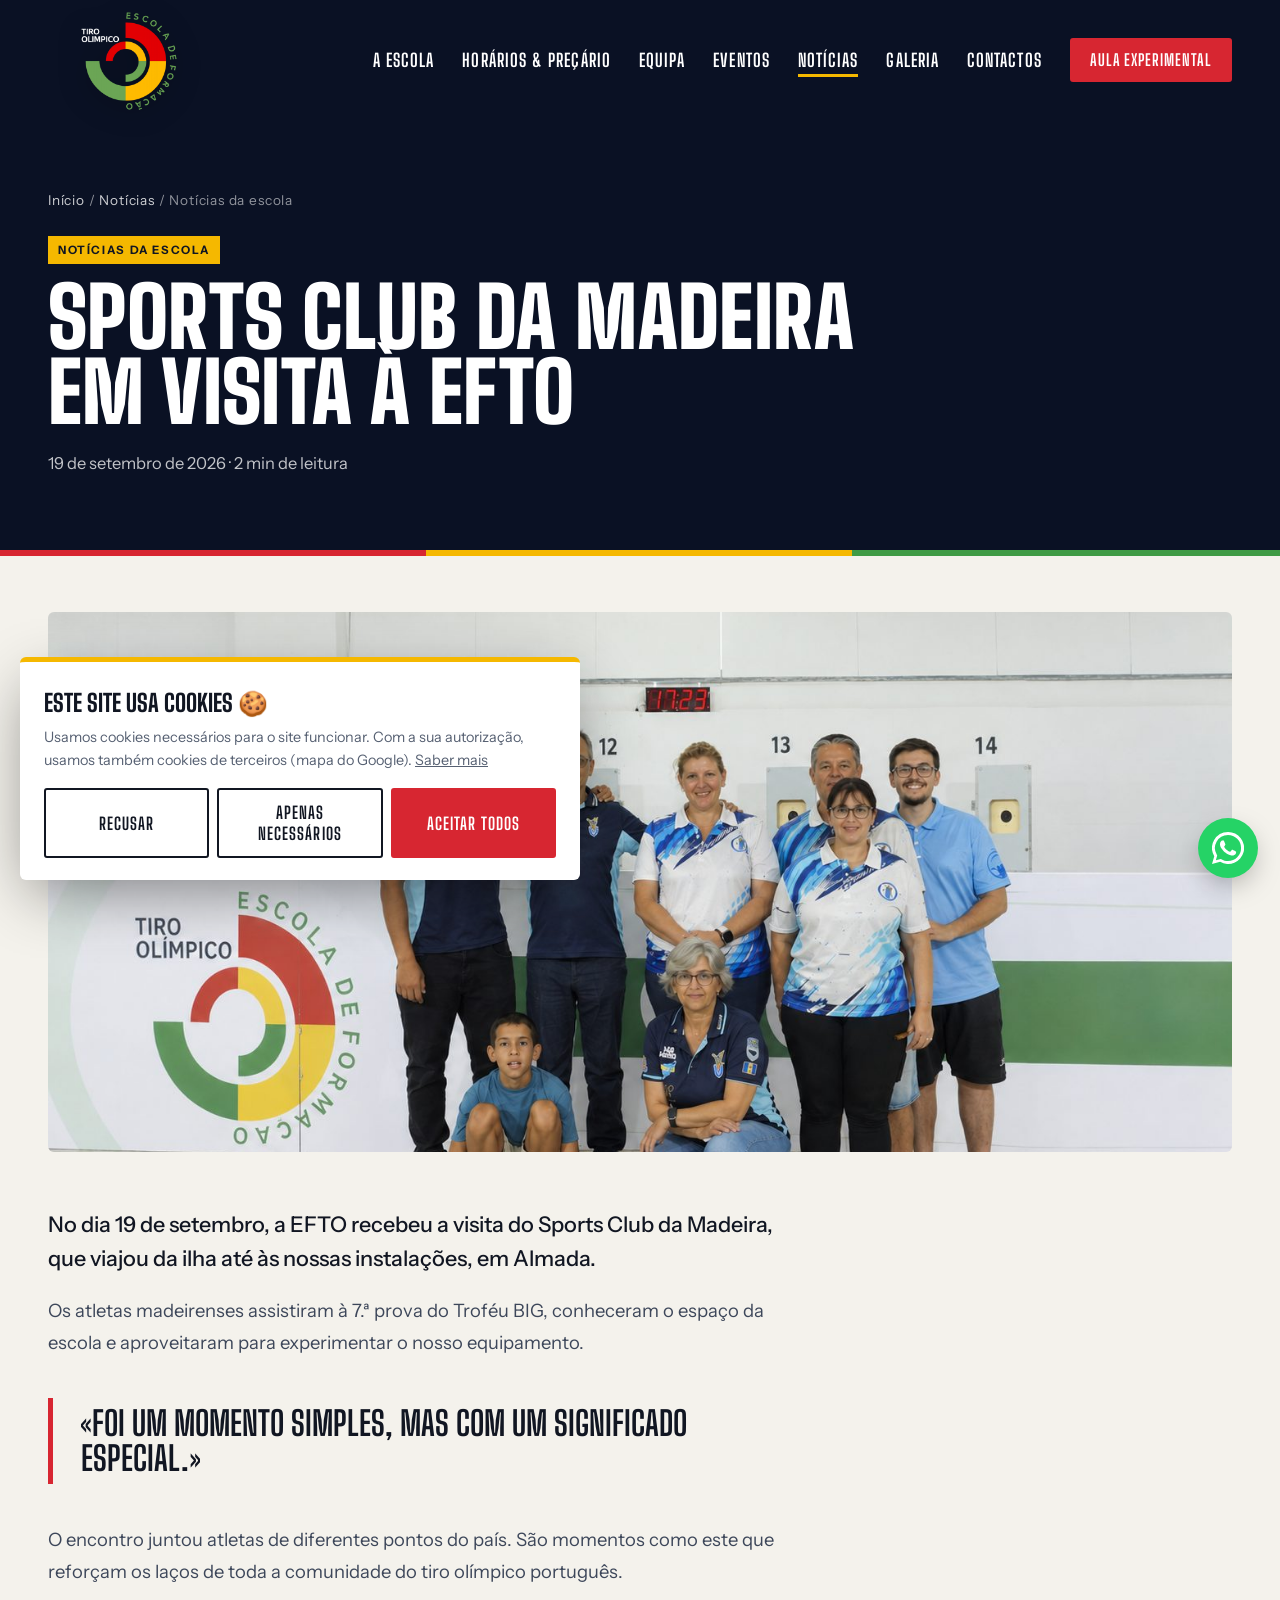
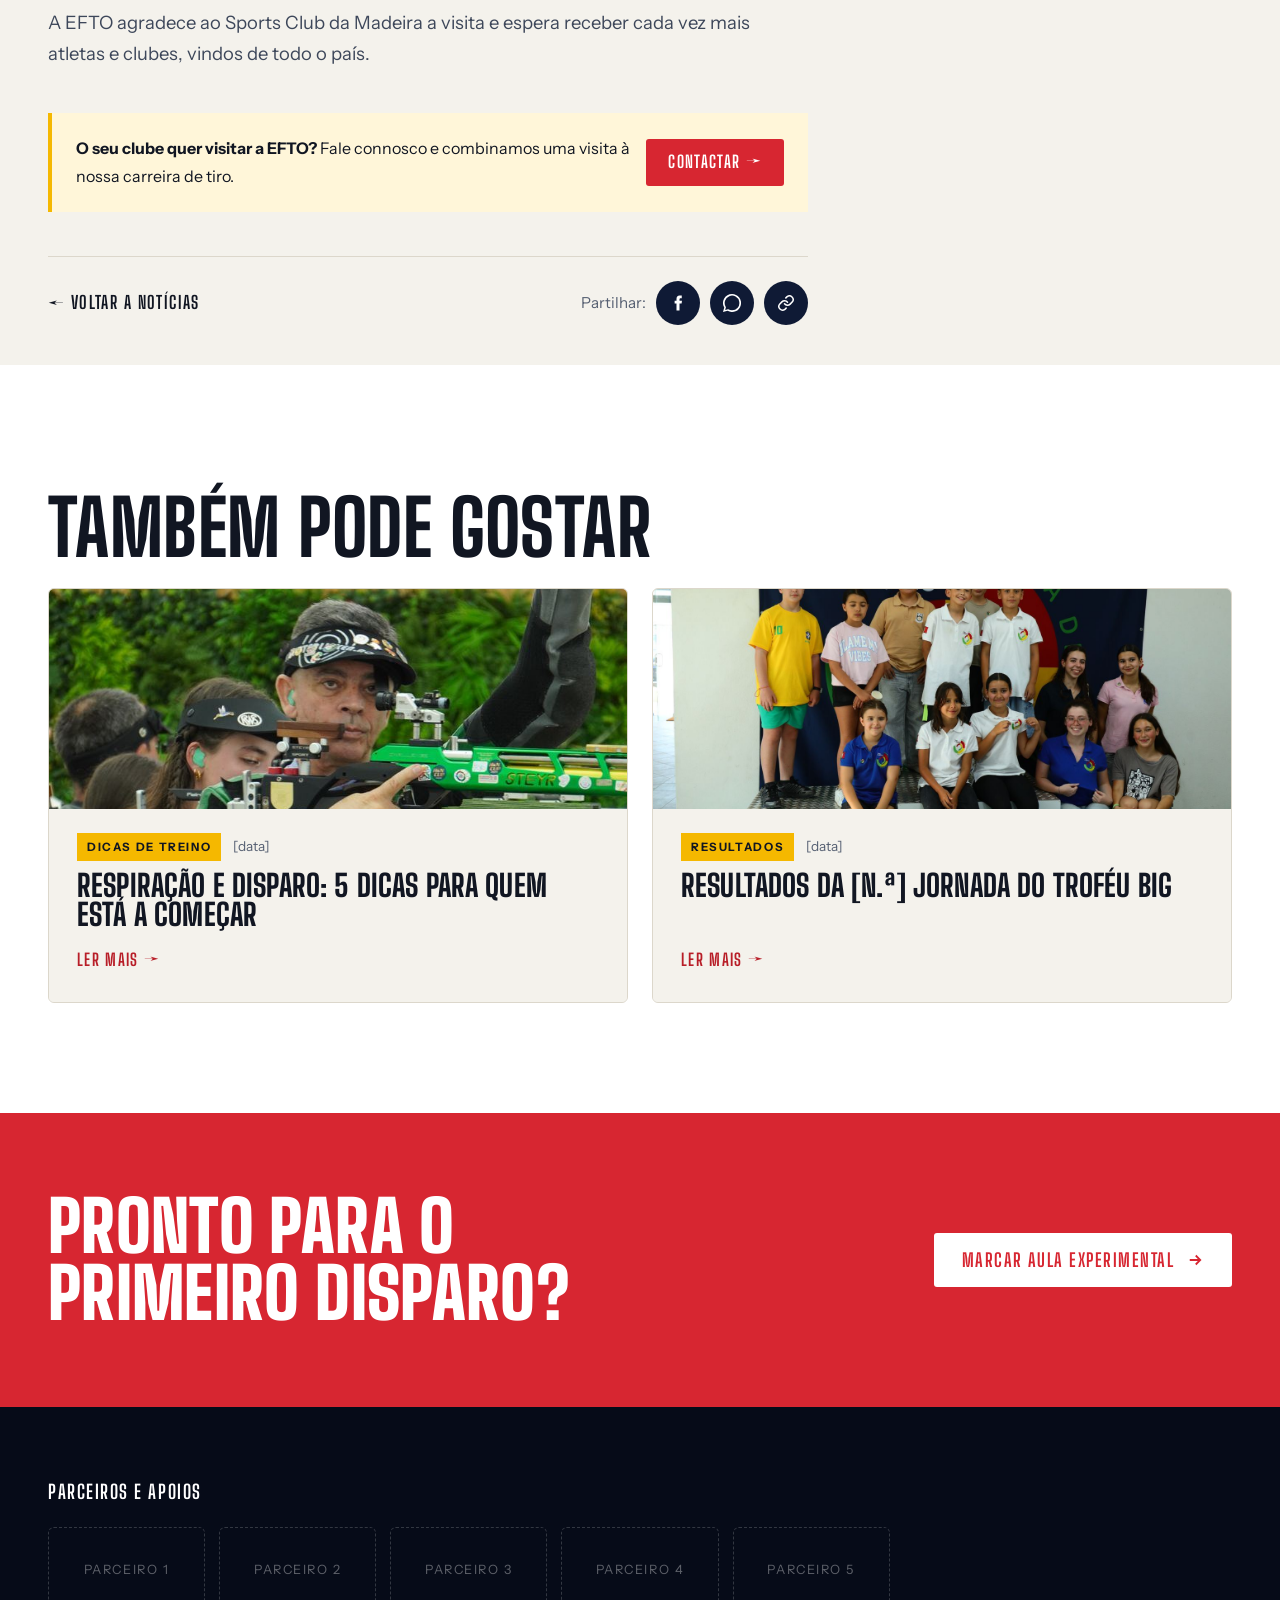
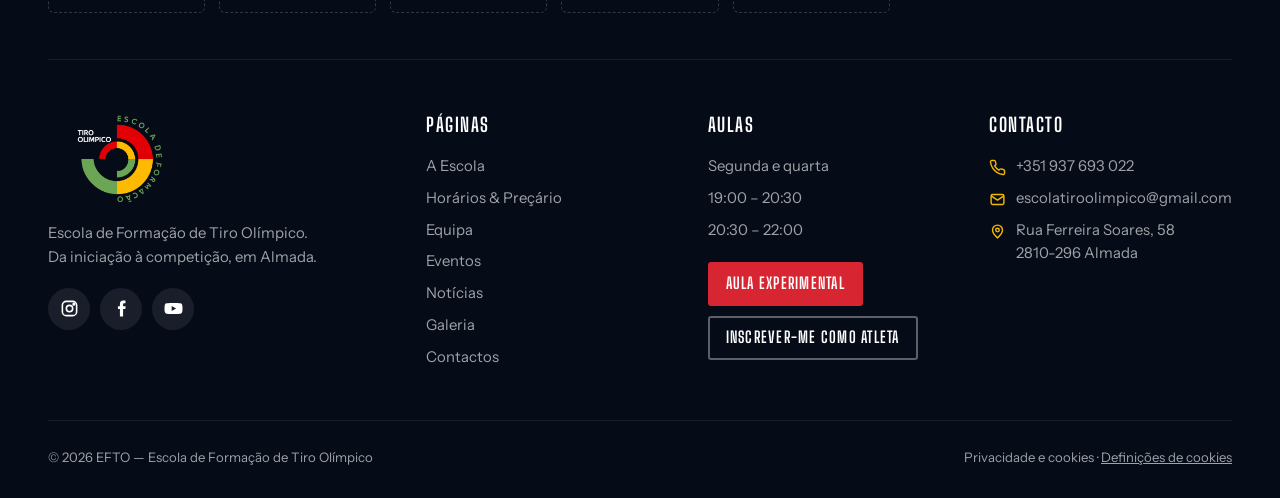
==== artigo-sports-club-madeira.html @ bb4856d9 "Atualiza para a versão mais recente do site (ramo teste-design de 2026-11-25) Co-Authored-By: Claude" ====
<!doctype html>
<html lang="pt-PT">
<head>
<meta charset="utf-8">
<meta name="viewport" content="width=device-width, initial-scale=1">
<meta name="theme-color" content="#0a1124">
<title>Sports Club da Madeira em visita à EFTO · EFTO</title>
<meta name="description" content="No dia 19 de setembro, a EFTO recebeu o Sports Club da Madeira, que assistiu à 7.ª prova do Troféu BIG e experimentou o equipamento da escola.">
<link rel="icon" href="imagens/logos/logo.png">
<link rel="preconnect" href="https://fonts.googleapis.com"><link rel="preconnect" href="https://fonts.gstatic.com" crossorigin>
<link href="https://fonts.googleapis.com/css2?family=Big+Shoulders+Display:wght@600;700;800;900&family=Instrument+Sans:wght@400;500;600;700&display=swap" rel="stylesheet">
<link rel="stylesheet" href="css/estilo.css?v=16">
</head>
<body>

<section class="art-topo">
  <div class="wrap">
    <div class="migalhas"><a href="index.html">Início</a> / <a href="noticias.html" data-nome-noticias>Notícias</a> / Notícias da escola</div>
    <span class="cat">Notícias da escola</span>
    <h1>Sports Club da Madeira em visita à EFTO</h1>
    <p class="meta">19 de setembro de 2026 · 2 min de leitura</p>
  </div>
  <div class="tricolor"></div>
</section>

<div class="art-capa"><img src="imagens/noticias/artigo-sports-club-madeira.jpg" alt="Atletas e equipa do Sports Club da Madeira em frente ao painel da EFTO, na carreira de tiro" style="object-position:center 40%"></div>

<article class="art-corpo">
  <p class="intro">No dia 19 de setembro, a EFTO recebeu a visita do Sports Club da Madeira, que viajou da ilha até às nossas instalações, em Almada.</p>

  <p>Os atletas madeirenses assistiram à 7.ª prova do Troféu BIG, conheceram o espaço da escola e aproveitaram para experimentar o nosso equipamento.</p>

  <blockquote>
    <p>«Foi um momento simples, mas com um significado especial.»</p>
  </blockquote>

  <p>O encontro juntou atletas de diferentes pontos do país. São momentos como este que reforçam os laços de toda a comunidade do tiro olímpico português.</p>

  <p>A EFTO agradece ao Sports Club da Madeira a visita e espera receber cada vez mais atletas e clubes, vindos de todo o país.</p>

  <div class="art-cta">
    <p><b>O seu clube quer visitar a EFTO?</b> Fale connosco e combinamos uma visita à nossa carreira de tiro.</p>
    <a href="contactos.html#form" class="btn btn-pri">Contactar →</a>
  </div>

  <div class="art-fim">
    <a href="noticias.html" class="voltar">← Voltar a <span data-nome-noticias>Notícias</span></a>
    <div class="partilha">
      <span>Partilhar:</span>
      <a data-rede="fb" href="#" target="_blank" rel="noopener" aria-label="Partilhar no Facebook"><svg viewBox="0 0 24 24" fill="currentColor" aria-hidden="true"><path d="M14 9V7c0-1 .5-1.5 1.5-1.5H17V2h-2.8C11.3 2 10 3.8 10 6.5V9H7.5v3.5H10V22h4v-9.5h2.8L17.3 9z"/></svg></a>
      <a data-rede="wa" href="#" target="_blank" rel="noopener" aria-label="Partilhar no WhatsApp"><svg viewBox="0 0 24 24" fill="currentColor" aria-hidden="true"><path d="M12 0a12 12 0 0 0-10.3 18.1L0 24l6.1-1.6A12 12 0 1 0 12 0zm0 21.8c-1.8 0-3.5-.5-5-1.4l-.4-.2-3.7 1 1-3.6-.2-.4A9.8 9.8 0 1 1 12 21.8z"/></svg></a>
      <button type="button" data-rede="link" aria-label="Copiar link do artigo"><svg viewBox="0 0 24 24" fill="none" stroke="currentColor" stroke-width="2" stroke-linecap="round" aria-hidden="true"><path d="M10 13a5 5 0 0 0 7.5.5l3-3a5 5 0 0 0-7-7l-1.7 1.7M14 11a5 5 0 0 0-7.5-.5l-3 3a5 5 0 0 0 7 7l1.7-1.7"/></svg></button>
    </div>
  </div>
</article>

<section class="sec branco">
  <div class="wrap">
    <h2>Também pode gostar</h2>
    <div class="art-grid dois">
      <a class="art" href="artigo.html">
        <img loading="lazy" src="imagens/noticias/artigo-respiracao.jpg" alt="Atleta da EFTO a fazer pontaria" style="object-position:center 30%">
        <div class="corpo">
          <div class="art-meta"><span class="cat">Dicas de treino</span><span>[data]</span></div>
          <h3>Respiração e disparo: 5 dicas para quem está a começar</h3>
          <span class="ler">Ler mais →</span>
        </div>
      </a>
      <a class="art" href="artigo.html">
        <img loading="lazy" src="imagens/noticias/artigo-resultados.jpg" alt="Jovens atletas no pódio">
        <div class="corpo">
          <div class="art-meta"><span class="cat">Resultados</span><span>[data]</span></div>
          <h3>Resultados da [N.ª] jornada do Troféu BIG</h3>
          <span class="ler">Ler mais →</span>
        </div>
      </a>
    </div>
  </div>
</section>

<script src="js/site.js?v=12"></script>
</body>
</html>
---- css/estilo.css ----
/* =========================================================
   EFTO — estilo de todo o site
   IDENTIDADE VISUAL: para mudar cores ou letras, altere só o bloco :root abaixo.

   PALETA
   - Azul-noite (base):  --navy-950 / 900 / 800 / 700  → fundos escuros, cabeçalhos
   - Papel (fundo claro): --papel, --branco, --creme   → fundos claros e avisos
   - Tinta (texto):       --tinta, --cinza, --linha     → textos e linhas
   - Cores da escola:     --vermelho, --amarelo, --verde → destaques, botões, detalhes
   TIPOS DE LETRA (só 2)
   - Títulos: "Big Shoulders Display" (forte, desportivo)
   - Texto:   "Instrument Sans" (limpo e fácil de ler)
   ========================================================= */
:root{
  --navy-1000:#060b18; --navy-950:#0a1124; --navy-900:#0f1a35; --navy-800:#16244a; --navy-700:#1f3263;
  --papel:#f4f2ec; --branco:#fff; --creme:#fff6d9; --tinta:#111622; --cinza:#566072; --linha:#dcd7cb;
  --vermelho:#d72631; --vermelho-esc:#b81e28; --amarelo:#f5b800; --verde:#3f9b45; --whatsapp:#25d366;
  --raio:6px; --sombra:0 24px 60px -28px rgba(10,17,36,.55);
  --sombra-hover:0 28px 50px -24px rgba(10,17,36,.45);
  --suave:cubic-bezier(.2,.7,.2,1);
  --titulo:"Big Shoulders Display",Impact,sans-serif;
  --texto:"Instrument Sans",system-ui,sans-serif;
  --max:1240px;
}
*{box-sizing:border-box;margin:0;padding:0}
html{scroll-behavior:smooth;scroll-padding-top:90px}
body{font-family:var(--texto);background:var(--papel);color:var(--tinta);line-height:1.6;font-size:1.03rem;-webkit-font-smoothing:antialiased;overflow-x:hidden}
img{display:block;max-width:100%}
a{color:inherit}
.wrap{max-width:var(--max);margin:0 auto;padding:0 28px}
h1,h2,h3{font-family:var(--titulo);line-height:.95;text-transform:uppercase;font-weight:800;letter-spacing:.005em}
.sec{padding:110px 0}
.sec h2{font-size:clamp(2.8rem,6vw,5rem);margin:16px 0 20px}
.lead{font-size:1.15rem;color:var(--cinza);max-width:58ch}
.escuro{background:var(--navy-950);color:#fff}
.escuro .lead{color:rgba(255,255,255,.7)}
.branco{background:#fff}

/* etiqueta acima dos títulos, com um pequeno alvo */
.etiqueta{display:inline-flex;align-items:center;gap:10px;font-family:var(--titulo);font-weight:600;letter-spacing:.2em;text-transform:uppercase;font-size:1rem;color:var(--vermelho)}
.etiqueta::before{content:"";width:14px;height:14px;border-radius:50%;background:radial-gradient(circle,var(--vermelho) 0 2px,transparent 2.5px 4px,var(--vermelho) 4.5px 5.5px,transparent 6px)}
.escuro .etiqueta{color:var(--amarelo)}
.escuro .etiqueta::before{background:radial-gradient(circle,var(--amarelo) 0 2px,transparent 2.5px 4px,var(--amarelo) 4.5px 5.5px,transparent 6px)}

/* ---------- BOTÕES ---------- */
.btn{display:inline-flex;align-items:center;gap:12px;padding:16px 26px;border-radius:3px;font-family:var(--titulo);font-weight:700;font-size:1.15rem;letter-spacing:.08em;text-transform:uppercase;text-decoration:none;transition:background .2s,color .2s,border-color .2s;border:2px solid transparent;cursor:pointer;line-height:1}
.btn svg{width:18px;height:18px;transition:translate .2s}
.btn:hover svg{translate:4px 0}
.btn-pri{background:var(--vermelho);color:#fff}
.btn-pri:hover{background:var(--vermelho-esc)}
.btn-sec{border-color:rgba(255,255,255,.45);color:#fff;background:transparent}
.btn-sec:hover{border-color:#fff;background:rgba(255,255,255,.08)}
.btn-esc{border-color:var(--tinta);color:var(--tinta)}
.btn-esc:hover{background:var(--tinta);color:#fff}

/* ---------- CABEÇALHO ---------- */
header{position:fixed;inset:0 0 auto 0;z-index:50;transition:background .3s,box-shadow .3s}
header.solido{background:rgba(244,242,236,.95);backdrop-filter:blur(12px);box-shadow:0 1px 0 var(--linha)}
.nav{display:flex;align-items:center;justify-content:space-between;height:120px;transition:height .3s}
header.solido .nav{height:86px}
/* logótipo: versão branca sobre fundo escuro, versão a cores quando o cabeçalho fica claro */
.marca{display:flex;align-items:center;text-decoration:none;position:relative}
.marca img{height:108px;width:auto;transition:opacity .3s,height .3s;filter:drop-shadow(0 4px 14px rgba(0,0,0,.25))}
.marca .logo-cor{position:absolute;left:0;top:50%;translate:0 -50%;opacity:0;filter:none}
header.solido .marca .logo-branco{opacity:0}
header.solido .marca .logo-cor{opacity:1}
header.solido .marca img{height:70px}
.logo-rodape{height:96px;width:auto;margin-bottom:16px}
.menu{display:flex;gap:28px;list-style:none;align-items:center}
.menu a{text-decoration:none;color:#fff;font-family:var(--titulo);font-weight:700;font-size:1.12rem;letter-spacing:.06em;text-transform:uppercase;position:relative;transition:color .3s}
.menu a:not(.btn)::after{content:"";position:absolute;left:0;bottom:-6px;width:0;height:3px;background:var(--amarelo);transition:width .25s}
.menu a:not(.btn):hover::after,.menu a.ativo::after{width:100%}
header.solido .menu a:not(.btn){color:var(--tinta)}
.menu .btn{padding:12px 18px;font-size:1rem}
.burger{display:none;background:none;border:0;width:44px;height:44px;cursor:pointer;color:#fff}
header.solido .burger{color:var(--tinta)}

/* ---------- HERO (página inicial) ---------- */
.hero{position:relative;min-height:100vh;min-height:100svh;color:#fff;display:flex;align-items:center;overflow:hidden;background:var(--navy-950)}
.hero-bg{position:absolute;inset:0;background:url(../imagens/inicio/topo-fundo.jpg) center/cover;opacity:.3;transform:scale(1.08);animation:zoom 18s ease-out forwards}
@keyframes zoom{to{transform:scale(1)}}
.hero::after{content:"";position:absolute;inset:0;background:linear-gradient(100deg,var(--navy-950) 28%,rgba(10,17,36,.55) 65%,rgba(10,17,36,.25))}
.hero .wrap{position:relative;z-index:2;display:grid;grid-template-columns:1.3fr .7fr;gap:60px;align-items:center;padding-top:150px;padding-bottom:80px;width:100%}
.hero h1{font-size:clamp(4rem,11vw,9.5rem);font-weight:900;line-height:.86}
.hero h1 span{color:var(--amarelo)}
.hero p{font-size:1.2rem;color:rgba(255,255,255,.82);max-width:46ch;margin:28px 0 40px}
.acoes{display:flex;gap:14px;flex-wrap:wrap}
.hero-foto{position:relative;aspect-ratio:4/6;overflow:hidden;box-shadow:var(--sombra);clip-path:polygon(0 0,100% 0,100% 92%,88% 100%,0 100%)}
.hero-foto img{width:100%;height:100%;object-fit:cover}
.mira{position:absolute;width:560px;height:560px;right:-150px;top:50%;translate:0 -50%;z-index:1;opacity:.12;pointer-events:none}
.desce{position:absolute;bottom:26px;left:50%;translate:-50% 0;z-index:3;color:rgba(255,255,255,.6);font-size:.72rem;letter-spacing:.24em;text-transform:uppercase;text-decoration:none;display:flex;flex-direction:column;align-items:center;gap:8px}
.desce i{width:2px;height:34px;background:linear-gradient(var(--amarelo),transparent);animation:pulsa 1.8s infinite}
@keyframes pulsa{50%{opacity:.3}}

/* ---------- CABEÇALHO DAS SUBPÁGINAS ---------- */
.topo-pag{position:relative;background:var(--navy-950);color:#fff;padding:190px 0 90px;overflow:hidden}
.topo-pag .fundo{position:absolute;inset:0;background-size:cover;background-position:center;opacity:.32}
.topo-pag::after{content:"";position:absolute;inset:0;background:linear-gradient(90deg,var(--navy-950) 20%,rgba(10,17,36,.4))}
.topo-pag .wrap{position:relative;z-index:2}
.topo-pag h1{font-size:clamp(3.6rem,9vw,7.5rem);font-weight:900;margin:14px 0 18px}
.topo-pag p{color:rgba(255,255,255,.78);font-size:1.18rem;max-width:56ch}
.migalhas{font-size:.85rem;color:rgba(255,255,255,.55);letter-spacing:.06em}
.migalhas a{text-decoration:none;color:rgba(255,255,255,.8)}
.migalhas a:hover{color:var(--amarelo)}
.tricolor{position:absolute;left:0;right:0;bottom:0;height:6px;z-index:3;background:linear-gradient(90deg,var(--vermelho) 33.3%,var(--amarelo) 33.3% 66.6%,var(--verde) 66.6%)}

/* ---------- FAIXA DE FACTOS ---------- */
.factos{background:var(--navy-900);color:#fff}
.factos .wrap{display:grid;grid-template-columns:repeat(4,1fr)}
.facto{padding:36px 26px;border-left:1px solid rgba(255,255,255,.1)}
.facto:last-child{border-right:1px solid rgba(255,255,255,.1)}
.facto b{display:block;font-family:var(--titulo);font-weight:800;font-size:2.6rem;line-height:1;margin-bottom:8px;text-transform:uppercase}
.facto:nth-child(1) b{color:var(--vermelho)} .facto:nth-child(2) b{color:var(--amarelo)} .facto:nth-child(3) b{color:var(--verde)}
.facto span{color:rgba(255,255,255,.7);font-size:.93rem}

/* ---------- BLOCOS DE DUAS COLUNAS ---------- */
.duas-col{display:grid;grid-template-columns:1fr 1fr;gap:80px;align-items:center}
.mosaico{display:grid;grid-template-columns:1fr 1fr;grid-template-rows:230px 230px;gap:12px}
.mosaico img{width:100%;height:100%;object-fit:cover;border-radius:var(--raio)}
.mosaico img:first-child{grid-row:span 2}
.valores{display:grid;gap:22px;margin-top:36px}
.valor{display:flex;gap:18px;align-items:flex-start;padding-top:22px;border-top:1px solid var(--linha)}
.valor .num{font-family:var(--titulo);font-weight:900;font-size:2.4rem;line-height:.9;min-width:52px}
.valor h3{font-size:1.6rem;margin-bottom:4px}
.valor p{color:var(--cinza);font-size:.98rem}
.link-seta{display:inline-flex;align-items:center;gap:8px;margin-top:30px;font-family:var(--titulo);font-weight:700;text-transform:uppercase;letter-spacing:.08em;font-size:1.15rem;text-decoration:none;border-bottom:3px solid var(--vermelho);padding-bottom:4px}
.escuro .link-seta{border-color:var(--amarelo)}

/* ---------- PASSOS ---------- */
.passos{display:grid;grid-template-columns:repeat(3,1fr);gap:22px;margin-top:56px;counter-reset:p}
.passo{position:relative;background:var(--navy-800);border-radius:var(--raio);overflow:hidden;border:1px solid rgba(255,255,255,.06)}
.passo img{width:100%;height:200px;object-fit:cover}
.passo .corpo{padding:28px 28px 32px;position:relative}
.passo .corpo::before{counter-increment:p;content:"0" counter(p);position:absolute;right:22px;top:-46px;font-family:var(--titulo);font-weight:900;font-size:4.6rem;line-height:1;color:#fff;text-shadow:0 4px 20px rgba(0,0,0,.4)}
.passo .barra{width:46px;height:5px;margin-bottom:20px}
.passo h3{font-size:2rem;margin-bottom:10px}
.passo p{color:rgba(255,255,255,.72)}
/* cartões com link (passo 1 e passo 3) */
.passo-link{display:block;color:inherit;text-decoration:none;transition:translate .25s,border-color .25s,opacity .8s,transform .8s}
.passo-link:hover{translate:0 -4px;border-color:var(--amarelo)}
.passo-link:focus-visible{outline:3px solid var(--amarelo);outline-offset:3px}
.passo-cta{display:inline-flex;align-items:center;gap:8px;margin-top:20px;font-family:var(--titulo);font-weight:700;font-size:1.15rem;letter-spacing:.08em;text-transform:uppercase;color:var(--amarelo);border-bottom:2px solid var(--amarelo);padding-bottom:2px}

/* ---------- INCLUSIVIDADE (página inicial) ---------- */
.inclusivo .wrap{display:grid;grid-template-columns:1.6fr 1fr;gap:64px;align-items:center}
.perfis{display:grid;grid-template-columns:repeat(2,1fr);gap:16px;margin-top:40px}
.perfil{background:var(--papel);border:1px solid var(--linha);border-radius:var(--raio);padding:24px;display:flex;flex-direction:column;gap:14px}
.perfil .ic{width:52px;height:52px;border-radius:50%;display:grid;place-items:center;color:#fff}
.perfil .ic svg{width:26px;height:26px}
.perfil h3{font-size:1.75rem;margin-bottom:6px}
.perfil p{color:var(--cinza);font-size:.95rem}
.inclusivo-fotos{display:grid;gap:12px}
.inclusivo-fotos img{width:100%;object-fit:cover;border-radius:var(--raio)}
.inclusivo-fotos img:first-child{height:320px;object-position:center 35%}
.inclusivo-fotos img:last-child{height:260px;object-position:center}

/* ---------- NOTÍCIAS: cartões de artigo ---------- */
.sec-topo{display:flex;flex-wrap:wrap;justify-content:space-between;align-items:flex-end;gap:20px}
.sec-topo h2{margin-bottom:0}
.sec-topo .link-seta{margin-top:0}
.art-grid{display:grid;grid-template-columns:repeat(3,1fr);gap:24px;margin-top:50px}
.art-grid.dois{grid-template-columns:repeat(2,1fr);margin-top:24px}
.art{display:flex;flex-direction:column;background:#fff;border:1px solid var(--linha);border-radius:var(--raio);overflow:hidden;text-decoration:none;color:var(--tinta);transition:translate .25s,border-color .25s,opacity .8s,transform .8s}
.art:hover{translate:0 -4px;border-color:var(--tinta)}
.art[hidden]{display:none}
.branco .art{background:var(--papel)}
.art img{width:100%;height:220px;object-fit:cover}
.art .corpo{flex:1;padding:24px 28px 28px;display:flex;flex-direction:column;gap:10px}
.art h3{font-size:1.9rem}
.art p{color:var(--cinza);font-size:.95rem}
.art-meta{display:flex;flex-wrap:wrap;align-items:center;gap:12px;font-size:.85rem;color:var(--cinza)}
.cat{background:var(--amarelo);color:var(--tinta);font-weight:700;font-size:.72rem;letter-spacing:.14em;text-transform:uppercase;padding:5px 10px}
.cat.novo{background:var(--vermelho);color:#fff}
.ler{margin-top:auto;padding-top:8px;font-family:var(--titulo);font-weight:700;text-transform:uppercase;letter-spacing:.08em;font-size:1.05rem;color:var(--vermelho-esc)}
.art-destaque{display:grid;grid-template-columns:1.3fr 1fr;background:#fff;border:1px solid var(--linha);border-radius:var(--raio);overflow:hidden;text-decoration:none;color:var(--tinta);transition:border-color .25s}
.art-destaque:hover{border-color:var(--tinta)}
.art-destaque[hidden]{display:none}
.art-destaque img{width:100%;height:460px;object-fit:cover}
.art-destaque .corpo{padding:48px 44px;display:flex;flex-direction:column;gap:14px;justify-content:center}
.art-destaque h2{font-size:clamp(2.2rem,4vw,3.4rem);margin:0}
.art-destaque p{color:var(--cinza);font-size:1.05rem}
.filtros{display:flex;flex-wrap:wrap;gap:10px;margin-bottom:40px}
.filtro{background:transparent;color:var(--tinta);border:2px solid var(--linha);padding:10px 18px;border-radius:999px;font-family:var(--titulo);font-weight:700;font-size:1.05rem;letter-spacing:.06em;text-transform:uppercase;cursor:pointer}
.filtro:hover{border-color:var(--tinta)}
.filtro[aria-pressed="true"]{background:var(--navy-950);border-color:var(--navy-950);color:#fff}
.mais{display:flex;justify-content:center;margin-top:48px}

/* ---------- ARTIGO (página individual) ---------- */
.art-topo{position:relative;background:var(--navy-950);color:#fff;padding:190px 0 80px}
.art-topo h1,.art-topo .meta{max-width:900px} /* título alinhado à esquerda, com a mesma margem do site */
.art-topo .cat{display:inline-block;margin-top:24px}
.art-topo h1{font-size:clamp(2.8rem,7vw,5.2rem);font-weight:900;line-height:.9;margin:16px 0 20px}
.art-topo .meta{color:rgba(255,255,255,.75)}
.art-capa{max-width:var(--max);margin:56px auto 0;padding:0 28px}
.art-capa img{width:100%;height:540px;object-fit:cover;border-radius:var(--raio)}
.art-corpo{max-width:var(--max);margin:0 auto;padding:56px 28px 40px;font-size:1.15rem;line-height:1.7}
.art-corpo>*{max-width:760px} /* texto à esquerda (alinhado com a foto de capa), em linhas de leitura confortável */
.art-corpo .provisorio{display:inline-block;border:1.5px dashed #b3ab9a;color:var(--cinza);font-size:.85rem;padding:6px 12px;margin-bottom:28px}
.art-corpo .intro{font-size:1.35rem;line-height:1.55;font-weight:500;color:var(--tinta)}
.art-corpo h2{font-size:2.5rem;margin:44px 0 12px}
.art-corpo p{color:#3d475a;margin-bottom:20px}
.art-corpo blockquote{margin:40px 0;padding:8px 0 8px 28px;border-left:5px solid var(--vermelho)}
.art-corpo blockquote p{font-family:var(--titulo);font-weight:700;font-size:2.1rem;line-height:1.05;text-transform:uppercase;color:var(--tinta);margin:0}
.art-corpo blockquote cite{display:block;margin-top:12px;color:var(--cinza);font-size:.95rem;font-style:normal}
.art-corpo figure{margin:40px 0}
.art-corpo figure img{width:100%;height:380px;object-fit:cover;border-radius:var(--raio)}
.art-corpo figcaption{margin-top:10px;color:var(--cinza);font-size:.88rem}
.art-cta{margin-top:44px;background:var(--creme);border-left:4px solid var(--amarelo);padding:22px 24px;display:flex;flex-wrap:wrap;gap:16px;justify-content:space-between;align-items:center;font-size:1rem}
.art-cta p{margin:0;color:var(--tinta);flex:1 1 320px}
.art-cta .btn{padding:13px 20px;font-size:1.05rem}
.art-fim{margin-top:44px;padding-top:24px;border-top:1px solid var(--linha);display:flex;flex-wrap:wrap;gap:16px;justify-content:space-between;align-items:center;font-size:.95rem}
.art-fim .voltar{font-family:var(--titulo);font-weight:700;text-transform:uppercase;letter-spacing:.08em;font-size:1.1rem;text-decoration:none}
.partilha{display:flex;align-items:center;gap:10px;color:var(--cinza)}
.partilha a,.partilha button{width:44px;height:44px;border-radius:50%;background:var(--navy-900);color:#fff;display:grid;place-items:center;border:0;cursor:pointer;transition:background .2s}
.partilha a:hover,.partilha button:hover,.partilha button.ok{background:var(--vermelho)}
.partilha svg{width:18px;height:18px}

/* ---------- PREÇÁRIO ---------- */
#precario{padding-top:0}
#precario .wrap>div:first-child{border-top:1px solid var(--linha);padding-top:80px}
.precos{display:grid;grid-template-columns:repeat(5,1fr);gap:16px;margin-top:50px}
.preco{background:#fff;border:1px solid var(--linha);border-top:6px solid var(--c,var(--navy-900));border-radius:var(--raio);padding:28px 24px;display:flex;flex-direction:column;gap:10px}
.preco h3{font-size:1.65rem}
.preco .sub{color:var(--cinza);font-size:.85rem;text-transform:uppercase;letter-spacing:.1em}
.preco .valor{font-family:var(--titulo);font-weight:900;font-size:3.5rem;line-height:1;margin-top:8px}
.preco .per{color:var(--cinza);font-size:.93rem}
.preco .det{margin-top:8px;padding-top:14px;border-top:1px solid var(--linha);font-size:.93rem}
.preco.destaque{background:var(--navy-900);color:#fff;border-color:var(--navy-900);border-top-color:var(--amarelo)}
.preco.destaque .valor{color:var(--amarelo)}
.preco.destaque .sub,.preco.destaque .per{color:rgba(255,255,255,.72)}
.preco.destaque .det{border-color:rgba(255,255,255,.15)}
.preco-nota{margin-top:32px;display:flex;flex-wrap:wrap;gap:20px;justify-content:space-between;align-items:center;background:var(--creme);border-left:4px solid var(--amarelo);padding:20px 24px}
.preco-nota p{margin:0}
.preco-nota .btn{padding:14px 22px;font-size:1.05rem}
@media (max-width:1150px){.precos{grid-template-columns:repeat(3,1fr)}}

/* ---------- HORÁRIOS ---------- */
.quadro{background:#fff;border-radius:var(--raio);box-shadow:var(--sombra);overflow:hidden;border-top:6px solid var(--navy-900)}
.linha-h{display:grid;grid-template-columns:auto 1fr;gap:22px;padding:28px 30px;border-bottom:1px solid var(--linha);align-items:center}
.linha-h:last-child{border-bottom:0}
.linha-h .ic{width:56px;height:56px;border-radius:50%;display:grid;place-items:center;color:#fff}
.linha-h h3{font-size:1.75rem}
.linha-h .dias{color:var(--cinza);font-size:.95rem}
.chips{display:flex;flex-wrap:wrap;gap:8px;margin-top:10px}
.chip{background:var(--navy-950);color:#fff;padding:7px 13px;border-radius:3px;font-family:var(--titulo);font-weight:700;font-size:1.15rem;letter-spacing:.06em}
.aviso{margin-top:28px;background:var(--creme);border-left:4px solid var(--amarelo);padding:16px 20px;font-size:.96rem}

/* ---------- PANORAMA ---------- */
.panorama{height:380px;background:url(../imagens/escola/panorama-fundo.jpg) center/cover fixed;position:relative;display:grid;place-items:center;text-align:center;color:#fff}
.panorama::before{content:"";position:absolute;inset:0;background:rgba(10,17,36,.55)}
.panorama p{position:relative;font-family:var(--titulo);font-size:clamp(2.4rem,6vw,4.6rem);text-transform:uppercase;font-weight:900;line-height:.95;padding:0 20px}
.panorama p span{color:var(--amarelo)}

/* ---------- EQUIPA ---------- */
.equipa-grid{display:grid;grid-template-columns:repeat(auto-fill,minmax(min(100%,520px),1fr));gap:20px;margin-top:50px}
.membro{background:linear-gradient(120deg,rgba(255,255,255,.95) 0%,rgba(255,255,255,.45) 45%,rgba(244,242,236,0) 100%);color:var(--tinta);border-radius:var(--raio);padding:30px;display:grid;grid-template-columns:190px 1fr;gap:30px;transition:transform .25s,background-color .25s}
.membro:hover{transform:translateY(-3px);background-color:rgba(255,255,255,.35)}
.membro-lado{display:flex;flex-direction:column}
.membro h3{font-size:2rem;line-height:1}
.membro-funcao{color:var(--vermelho);font-size:.8rem;font-weight:600;letter-spacing:.06em;text-transform:uppercase;margin:8px 0 16px}
.membro-foto{width:100%;aspect-ratio:4/5;object-fit:cover;border-radius:var(--raio)}
.avatar{display:grid;place-items:center;font-family:var(--titulo);font-weight:800;font-size:3.4rem;color:#fff}
.membro-texto{display:flex;flex-direction:column;justify-content:center;gap:22px}
.membro-texto p{color:var(--cinza);line-height:1.6}
.membro-cert{align-self:flex-start;color:var(--tinta);font-weight:600;border-bottom:2px solid var(--vermelho);padding-bottom:3px;text-decoration:none}
.membro-cert:hover{color:var(--vermelho)}
.membro-cert.sem{color:#9aa1ad;border-color:var(--linha)}

/* ---------- EVENTOS ---------- */
.ev-grid{display:grid;grid-template-columns:repeat(3,1fr);gap:20px;margin-top:50px}
.ev{position:relative;border-radius:var(--raio);overflow:hidden;min-height:340px;color:#fff;display:flex;flex-direction:column;justify-content:flex-end;padding:28px;isolation:isolate}
.ev img{position:absolute;inset:0;width:100%;height:100%;object-fit:cover;z-index:-2;transition:transform .6s}
.ev:hover img{transform:scale(1.05)}
.ev::after{content:"";position:absolute;inset:0;z-index:-1;background:linear-gradient(transparent 25%,rgba(10,17,36,.94))}
.ev .tag{align-self:flex-start;background:var(--amarelo);color:var(--tinta);font-weight:700;font-size:.72rem;letter-spacing:.14em;text-transform:uppercase;padding:5px 10px;margin-bottom:14px}
.ev h3{font-size:2.1rem}
.ev p{color:rgba(255,255,255,.82);font-size:.95rem;margin-top:8px}
.ev-lista{display:grid;gap:26px;margin-top:50px}
.ev-linha{display:grid;grid-template-columns:420px 1fr;background:#fff;border-radius:var(--raio);overflow:hidden;border:1px solid var(--linha)}
.ev-linha img{width:100%;height:100%;min-height:280px;object-fit:cover}
.ev-linha .corpo{padding:40px}
.ev-linha .tag{display:inline-block;background:var(--amarelo);font-weight:700;font-size:.72rem;letter-spacing:.14em;text-transform:uppercase;padding:5px 10px;margin-bottom:16px}
.ev-linha h3{font-size:2.6rem;margin-bottom:14px}
.ev-linha p{color:var(--cinza);max-width:60ch}
.ev-linha .data{font-family:var(--titulo);font-weight:700;font-size:1.2rem;letter-spacing:.08em;color:var(--vermelho);margin-bottom:6px;text-transform:uppercase}

.ev-vazio{margin:50px 0 0;max-width:720px;text-align:left;background:#fff;border:1px solid var(--linha);border-radius:var(--raio);padding:60px 40px}
.ev-vazio .tag{display:inline-block;background:var(--amarelo);font-weight:700;font-size:.72rem;letter-spacing:.14em;text-transform:uppercase;padding:5px 10px;margin-bottom:18px}
.ev-vazio h2{font-size:2.4rem;margin-bottom:14px}
.ev-vazio p{color:var(--cinza);max-width:52ch;margin:0 0 28px}
@media (max-width:600px){.ev-vazio{padding:40px 22px}.ev-vazio h2{font-size:1.9rem}}

/* ---------- GALERIA ---------- */
.gal{columns:4 250px;column-gap:12px;margin-top:50px}
.gal button{display:block;width:100%;margin-bottom:12px;border:0;padding:0;background:none;cursor:zoom-in;border-radius:var(--raio);overflow:hidden;break-inside:avoid}
.gal img{width:100%;transition:transform .5s}
.gal button:hover img{transform:scale(1.04)}
.lightbox{position:fixed;inset:0;background:rgba(5,9,20,.95);z-index:100;display:none;place-items:center;padding:30px}
.lightbox.aberto{display:grid}
.lightbox img{max-height:86vh;max-width:90vw}
.lb-btn{position:absolute;background:rgba(255,255,255,.1);border:0;color:#fff;width:54px;height:54px;font-size:1.7rem;cursor:pointer}
.lb-btn:hover{background:var(--vermelho)}
.lb-fechar{top:20px;right:20px}.lb-ant{left:20px;top:50%;translate:0 -50%}.lb-seg{right:20px;top:50%;translate:0 -50%}

/* ---------- FAQ ---------- */
details{border-bottom:1px solid var(--linha);padding:24px 0}
summary{cursor:pointer;list-style:none;display:flex;justify-content:space-between;gap:20px;font-weight:600;font-size:1.1rem}
summary::-webkit-details-marker{display:none}
summary::after{content:"+";font-family:var(--titulo);font-weight:800;font-size:2rem;line-height:.8;color:var(--vermelho);transition:rotate .25s}
details[open] summary::after{rotate:45deg}
details p{color:var(--cinza);margin-top:12px;max-width:62ch}

/* ---------- CONTACTOS ---------- */
.ct-grid{display:grid;grid-template-columns:1fr 1fr;gap:30px}
.ct-info{display:grid;gap:12px;align-content:start}
.ct-item{display:flex;gap:16px;align-items:center;background:var(--navy-800);padding:20px 22px;border-radius:var(--raio);text-decoration:none;color:#fff;transition:background .2s}
a.ct-item:hover{background:var(--navy-700)}
.ct-item .ic{flex:none;width:46px;height:46px;border-radius:50%;display:grid;place-items:center}
.ct-item small{display:block;color:rgba(255,255,255,.55);font-size:.75rem;text-transform:uppercase;letter-spacing:.14em}
.ct-item b{font-weight:600}
.mapa{border-radius:var(--raio);min-height:260px;border:0;width:100%}
form{background:#fff;color:var(--tinta);border-radius:var(--raio);padding:36px;display:grid;gap:16px;border-top:6px solid var(--vermelho)}
form h3{font-size:2.4rem}
label{font-size:.85rem;font-weight:600;display:grid;gap:6px}
input,select,textarea{font:inherit;padding:13px 15px;border:1.5px solid var(--linha);border-radius:3px;background:var(--papel);width:100%}
input:focus,select:focus,textarea:focus{outline:none;border-color:var(--navy-700);background:#fff}
.duas{display:grid;grid-template-columns:1fr 1fr;gap:14px}
.consent{display:flex;gap:10px;align-items:flex-start;font-weight:400;font-size:.85rem;color:var(--cinza)}
.consent input{width:auto;margin-top:4px}
form .btn{justify-content:center}

/* ---------- CHAMADA FINAL ---------- */
.cta{background:var(--vermelho);color:#fff;padding:80px 0}
.cta .wrap{display:flex;justify-content:space-between;align-items:center;gap:30px;flex-wrap:wrap}
.cta h2{font-size:clamp(2.6rem,5.5vw,4.6rem);font-weight:900}
.cta .btn{background:#fff;color:var(--vermelho)}
.cta .btn:hover{background:var(--navy-950);color:#fff}

/* ---------- RODAPÉ ---------- */
footer{background:var(--navy-1000);color:rgba(255,255,255,.62);padding:70px 0 30px;font-size:.93rem}
.rod-grid{display:grid;grid-template-columns:1.4fr 1fr 1fr 1fr;gap:40px;padding-bottom:50px;border-bottom:1px solid rgba(255,255,255,.08)}
footer h4{font-family:var(--titulo);font-weight:700;color:#fff;text-transform:uppercase;letter-spacing:.08em;font-size:1.2rem;margin-bottom:14px}
footer ul{list-style:none;display:grid;gap:8px}
footer a{text-decoration:none}
footer a:hover{color:var(--amarelo)}
.rod-fim{display:flex;justify-content:space-between;gap:20px;flex-wrap:wrap;padding-top:26px;font-size:.82rem}
.redes{display:flex;gap:10px;margin-top:18px}
.redes a{width:42px;height:42px;border-radius:50%;background:rgba(255,255,255,.08);display:grid;place-items:center;color:#fff;transition:background .2s}
.redes a:hover{background:var(--vermelho);color:#fff}
.redes svg{width:19px;height:19px}

.flutua{position:fixed;right:22px;bottom:22px;z-index:60;width:60px;height:60px;border-radius:50%;background:var(--whatsapp);display:grid;place-items:center;box-shadow:0 10px 30px -8px rgba(0,0,0,.4);transition:transform .2s}
.flutua:hover{transform:scale(1.08)}
.flutua svg{width:32px;height:32px;fill:#fff}

/* ---------- FORMULÁRIO: mensagens ---------- */
form{position:relative}
form button[disabled]{opacity:.7;cursor:wait}
.estado{font-size:.95rem;border-radius:3px}
.estado:empty{display:none}
.estado.ok{background:#e5f4e6;border-left:4px solid var(--verde);padding:14px 16px;color:#1d5a22;font-weight:600}
.estado.erro{background:#fde8e9;border-left:4px solid var(--vermelho);padding:14px 16px;color:#8a1219}
.consent a{color:var(--tinta)}

/* ---------- MAPA bloqueado até aceitar cookies ---------- */
.mapa-bloq{min-height:260px;border-radius:var(--raio);background:var(--navy-800) url(../imagens/contactos/mapa-fundo.jpg) center/cover;background-blend-mode:multiply;display:grid;place-content:center;gap:14px;text-align:center;padding:24px;color:rgba(255,255,255,.85)}
.mapa-bloq .btn{justify-self:center}

/* ---------- AVISO DE COOKIES ---------- */
.cookies{position:fixed;left:20px;bottom:20px;z-index:90;max-width:560px;background:#fff;color:var(--tinta);border-radius:var(--raio);box-shadow:0 20px 60px -10px rgba(0,0,0,.45);padding:22px 24px;display:grid;gap:16px;border-top:5px solid var(--amarelo)}
.cookies[hidden]{display:none}
.cookies b{font-family:var(--titulo);font-size:1.5rem;text-transform:uppercase;font-weight:800}
.cookies p{font-size:.9rem;color:var(--cinza);margin-top:4px}
.ck-btns{display:flex;gap:8px;flex-wrap:wrap}
.ck{flex:1;min-width:120px;padding:12px 14px;border-radius:3px;font-family:var(--titulo);font-weight:700;font-size:1.05rem;letter-spacing:.06em;text-transform:uppercase;cursor:pointer;border:2px solid var(--tinta);background:#fff;color:var(--tinta)}
.ck-linha:hover{background:var(--papel)}
.ck-cheio{background:var(--vermelho);border-color:var(--vermelho);color:#fff}
.ck-cheio:hover{background:var(--vermelho-esc)}
.link-btn{background:none;border:0;color:inherit;font:inherit;cursor:pointer;text-decoration:underline}
.link-btn:hover{color:var(--amarelo)}

/* ---------- BARRA DE AÇÕES (só no telemóvel) ---------- */
.barra-tel{display:none}

/* ---------- PÁGINA DE TEXTO (privacidade) ---------- */
.texto-legal{max-width:760px}
.texto-legal h2{font-size:2.4rem;margin:44px 0 14px}
.texto-legal p,.texto-legal li{color:var(--cinza);margin-bottom:12px}
.texto-legal ul{padding-left:22px}
.texto-legal table{width:100%;border-collapse:collapse;margin:14px 0;font-size:.93rem}
.texto-legal th,.texto-legal td{text-align:left;padding:10px;border-bottom:1px solid var(--linha);vertical-align:top}

.rv{opacity:0;transform:translateY(26px);transition:opacity .8s var(--suave),transform .8s var(--suave)}
.rv-esq{transform:translateX(-40px)}
.rv-dir{transform:translateX(40px)}
.rv.on{opacity:1;transform:none}

/* ---------- TELEMÓVEL / TABLET ---------- */
/* menu do telemóvel a partir de 1200px: com 7 páginas, o menu já não cabe numa linha abaixo disto */
@media (max-width:1200px){
  /* sem o efeito de desfocar: ele "prendia" o menu à altura do cabeçalho e o menu ficava estreito */
  header.solido{backdrop-filter:none;background:var(--papel)}
  /* menu em ecrã inteiro, por baixo do cabeçalho */
  .menu{position:fixed;inset:86px 0 0 0;background:var(--papel);flex-direction:column;align-items:stretch;justify-content:flex-start;padding:16px 28px 110px;gap:0;overflow-y:auto;translate:0 -140%;visibility:hidden;transition:translate .35s,visibility .35s}
  .menu.aberto{translate:0 0;visibility:visible}
  .menu li{border-bottom:1px solid var(--linha)}
  .menu li:last-child{border-bottom:0;margin-top:28px}
  .menu a:not(.btn){display:block;padding:18px 0;color:var(--tinta)!important;font-size:2rem}
  .menu a.ativo:not(.btn){color:var(--vermelho)!important}
  .menu a:not(.btn)::after{display:none}
  .menu .btn{width:100%;justify-content:center;padding:18px;font-size:1.25rem}
  body:has(.menu.aberto){overflow:hidden}
  .burger{display:grid;place-items:center}
}
@media (max-width:900px){
  .hero .wrap,.duas-col,.ct-grid{grid-template-columns:1fr;gap:48px}
  .hero-foto{max-width:340px;aspect-ratio:4/5}
  .factos .wrap{grid-template-columns:1fr 1fr}
  .facto{border:0!important;border-bottom:1px solid rgba(255,255,255,.1)!important}
  .passos,.ev-grid{grid-template-columns:1fr}
  .ev-linha{grid-template-columns:1fr}
  .ev-linha img{min-height:220px;max-height:280px}
  .ev-linha .corpo{padding:28px}
  .membro{grid-template-columns:1fr;padding:24px}
  .membro-foto{max-width:220px}
  .panorama{background-attachment:scroll;height:280px}
  .rod-grid{grid-template-columns:1fr 1fr}
  .sec{padding:80px 0}
  .topo-pag{padding:150px 0 70px}
  .art-topo{padding:150px 0 60px}
  .inclusivo .wrap,.art-destaque,.art-grid,.art-grid.dois{grid-template-columns:1fr}
  .art-destaque img{min-height:240px;max-height:300px}
  .art-destaque .corpo{padding:28px}
  .precos{grid-template-columns:repeat(2,1fr)}
  .art-capa img{height:340px}
}
@media (max-width:700px){
  /* barra fixa em baixo com Ligar · WhatsApp · Marcar aula */
  .barra-tel{display:grid;grid-template-columns:1fr 1fr 1.3fr;position:fixed;left:0;right:0;bottom:0;z-index:70;background:var(--navy-950);border-top:1px solid rgba(255,255,255,.1);padding-bottom:env(safe-area-inset-bottom)}
  .barra-tel a{display:flex;flex-direction:column;align-items:center;justify-content:center;gap:3px;padding:10px 4px;min-height:62px;color:#fff;text-decoration:none;font-family:var(--titulo);font-weight:700;font-size:1rem;letter-spacing:.06em;text-transform:uppercase}
  .barra-tel svg{width:22px;height:22px}
  .barra-tel a:nth-child(2) svg{color:var(--whatsapp)}
  .barra-tel .destaque{background:var(--vermelho);font-size:1.15rem}
  .flutua{display:none}
  body{padding-bottom:62px}
  .cookies{left:10px;right:10px;bottom:72px;padding:18px}
  .ck{min-width:0;font-size:.95rem;padding:11px 8px}
  .marca img{height:84px}
  header.solido .marca img{height:60px}
  .nav{height:96px}
  header.solido .nav{height:74px}
  .menu{inset:74px 0 0 0}
  .hero h1{font-size:clamp(3.4rem,17vw,5rem)}
  .acoes .btn{flex:1;justify-content:center}
  .topo-pag h1{font-size:clamp(3rem,15vw,4.4rem)}
  .sec h2{font-size:clamp(2.4rem,11vw,3.4rem)}
  .ev{min-height:280px}
  .lb-ant,.lb-seg{top:auto;bottom:20px;translate:none}
}
@media (max-width:560px){
  .wrap{padding:0 16px}
  .mosaico{grid-template-rows:160px 160px}
  .duas,.rod-grid{grid-template-columns:1fr}
  form{padding:24px}
  .marca small{display:none}
  .factos .wrap{grid-template-columns:1fr}
  .perfis,.precos{grid-template-columns:1fr}
  .art-capa{padding:0 16px;margin-top:32px}
  .art-capa img{height:240px}
  .art-corpo{padding:40px 16px 32px;font-size:1.05rem}
  .art-corpo h2{font-size:2rem}
  .art-corpo blockquote p{font-size:1.6rem}
  .art-corpo figure img{height:240px}
}
/* =========================================================
   MELHORIAS DE DESIGN (ramo teste-design)
   ========================================================= */

/* ---------- 1. ENTRADA DA PÁGINA INICIAL: fundo em ecrã inteiro ---------- */
.hero-bg{opacity:.6}
.hero-video{position:absolute;inset:0;width:100%;height:100%;object-fit:cover;opacity:.6}
.hero::after{background:
  linear-gradient(180deg,rgba(10,17,36,.55) 0%,transparent 30%,transparent 65%,rgba(10,17,36,.9) 100%),
  linear-gradient(100deg,rgba(10,17,36,.94) 22%,rgba(10,17,36,.6) 58%,rgba(10,17,36,.2))}
.hero h1{letter-spacing:-.005em;text-shadow:0 6px 40px rgba(0,0,0,.35)}
.hero-sub{display:flex;flex-wrap:wrap;gap:10px 22px;margin-top:34px;font-size:.9rem;color:rgba(255,255,255,.7)}
.hero-sub span{display:inline-flex;align-items:center;gap:8px}
.hero-sub span::before{content:"";width:8px;height:8px;border-radius:50%;background:var(--amarelo)}
.btn-claro{background:#fff;color:var(--tinta)}
.btn-claro:hover{background:var(--amarelo);color:var(--tinta)}
/* entrada animada do título ao abrir a página */
.hero .entra{opacity:0;transform:translateY(30px);animation:entra .9s var(--suave) forwards}
.hero .entra:nth-child(2){animation-delay:.12s}.hero .entra:nth-child(3){animation-delay:.24s}
.hero .entra:nth-child(4){animation-delay:.36s}.hero .entra:nth-child(5){animation-delay:.48s}
@keyframes entra{to{opacity:1;transform:none}}

/* ---------- 3. EFEITOS AO PASSAR O RATO ---------- */
.btn{transition:background .2s,color .2s,border-color .2s,transform .2s var(--suave),box-shadow .2s}
.btn:hover{transform:translateY(-2px);box-shadow:0 12px 24px -12px rgba(0,0,0,.45)}
.btn:active{transform:translateY(0);box-shadow:none}
.btn:focus-visible,.menu a:focus-visible,.burger:focus-visible{outline:3px solid var(--amarelo);outline-offset:3px}
/* cartões sobem e ganham sombra */
.art,.passo,.perfil,.preco,.ev,.ct-item,.ev-linha,.quadro{transition:transform .3s var(--suave),box-shadow .3s,border-color .25s,background .25s,opacity .8s var(--suave)}
.art:hover,.passo:hover,.perfil:hover,.preco:hover,.ev:hover,.ev-linha:hover{transform:translateY(-6px);box-shadow:var(--sombra-hover)}
.art:hover,.passo-link:hover{translate:none}
.perfil:hover{border-color:var(--tinta)}
.preco:hover{border-color:var(--tinta)}
.preco.destaque:hover{border-color:var(--navy-900)}
.membro:hover{box-shadow:var(--sombra-hover)}
/* imagens com zoom suave dentro do cartão */
.art img,.passo img,.ev-linha img{transition:transform .7s var(--suave)}
.art:hover img,.passo:hover img,.ev-linha:hover img{transform:scale(1.06)}
.art .corpo{position:relative;background:inherit}
.passo .corpo{background:var(--navy-800)}
.ev-linha{overflow:hidden}
.ev-linha .corpo{position:relative;background:#fff}
.ev:hover img{transform:scale(1.07)}
.mosaico img,.inclusivo-fotos img{transition:transform .6s var(--suave),filter .4s}
.mosaico img:hover,.inclusivo-fotos img:hover{transform:scale(1.025);filter:brightness(1.06)}
.link-seta{transition:gap .25s var(--suave),color .2s}
.link-seta:hover{gap:14px;color:var(--vermelho)}
.escuro .link-seta:hover{color:var(--amarelo)}

/* ---------- GALERIA EM MINIATURAS (página inicial) ---------- */
.gal-mini{columns:auto;display:grid;grid-template-columns:repeat(8,1fr);gap:10px}
@media (max-width:1000px){.gal-mini{grid-template-columns:repeat(4,1fr)}}
.gal-mini button,.gal-mais{margin:0;aspect-ratio:1;border-radius:var(--raio);overflow:hidden}
.gal-mini img{width:100%;height:100%;object-fit:cover}
.gal-mais{position:relative;display:grid;place-items:center;text-decoration:none;color:#fff;background-size:cover;background-position:center;isolation:isolate}
.gal-mais::before{content:"";position:absolute;inset:0;z-index:-1;background:rgba(10,17,36,.78);transition:background .3s}
.gal-mais:hover::before{background:rgba(215,38,49,.88)}
.gal-mais span{text-align:center;font-family:var(--titulo);font-weight:700;font-size:.95rem;letter-spacing:.08em;text-transform:uppercase}
.gal-mais b{display:block;font-size:1.7rem;font-weight:900;line-height:1;margin-bottom:6px}
/* telemóvel: 5 miniaturas + "Ver mais" = 2 filas certas de 3 */
@media (max-width:700px){.gal-mini{grid-template-columns:repeat(3,1fr);gap:6px}.gal-mini button:nth-of-type(n+6){display:none}.gal-mais b{font-size:1.5rem}.gal-mais span{font-size:.8rem}}

/* ---------- 6. CABEÇALHO e MENU ---------- */
header{transition:background .3s,box-shadow .3s}
header.solido{box-shadow:0 10px 30px -18px rgba(10,17,36,.35)}
.burger svg{transition:transform .3s var(--suave)}
.burger[aria-expanded="true"] svg{transform:rotate(90deg)}
.menu-extra{display:none}
@media (max-width:1200px){
  .menu{box-shadow:0 30px 40px -30px rgba(10,17,36,.4)}
  .menu li{opacity:0;transform:translateY(-8px);transition:opacity .3s,transform .3s var(--suave)}
  .menu.aberto li{opacity:1;transform:none}
  .menu.aberto li:nth-child(2){transition-delay:.04s}.menu.aberto li:nth-child(3){transition-delay:.08s}
  .menu.aberto li:nth-child(4){transition-delay:.12s}.menu.aberto li:nth-child(5){transition-delay:.16s}
  .menu.aberto li:nth-child(6){transition-delay:.2s}.menu.aberto li:nth-child(7){transition-delay:.24s}
  .menu.aberto li:nth-child(8){transition-delay:.28s}.menu.aberto li:nth-child(9){transition-delay:.32s}
  .menu a:not(.btn){display:flex!important;justify-content:space-between;align-items:center}
  .menu a:not(.btn)::before{content:"\2192";order:2;font-size:1.4rem;color:var(--vermelho);opacity:.5}
  .menu .menu-extra{display:block;border-bottom:0;margin-top:18px;color:var(--cinza);font-size:.95rem;line-height:1.7}
  .menu .menu-extra a{display:inline!important;padding:0!important;font-family:var(--texto);font-size:.95rem!important;text-transform:none;letter-spacing:0;font-weight:600}
  .menu .menu-extra a::before{display:none}
}

/* ---------- 7. RODAPÉ ---------- */
.parceiros{padding:0 0 46px;margin-bottom:50px;border-bottom:1px solid rgba(255,255,255,.08)}
.parceiros h4{margin-bottom:20px}
.parc-lista{display:grid;grid-template-columns:repeat(auto-fill,minmax(150px,1fr));gap:14px}
.parc{height:86px;border-radius:var(--raio);display:grid;place-items:center;padding:14px;background:rgba(255,255,255,.04);transition:background .25s,transform .25s var(--suave)}
.parc img{max-height:56px;width:auto;filter:grayscale(1) brightness(1.6);opacity:.8;transition:filter .3s,opacity .3s}
a.parc:hover{background:rgba(255,255,255,.09);transform:translateY(-3px)}
a.parc:hover img{filter:none;opacity:1}
.parc-vazio{border:1.5px dashed rgba(255,255,255,.18);background:none;color:rgba(255,255,255,.35);font-size:.8rem;letter-spacing:.12em;text-transform:uppercase}
footer .ic-linha{display:flex;gap:10px;align-items:flex-start}
footer .ic-linha svg{flex:none;width:17px;height:17px;margin-top:4px;color:var(--amarelo)}
.rod-cta{margin-top:20px;display:flex;flex-direction:column;gap:10px;align-items:flex-start}
.rod-cta .btn{padding:12px 16px;font-size:.98rem}
.btn-contorno{border-color:rgba(255,255,255,.35);color:#fff}
.btn-contorno:hover{border-color:#fff;background:rgba(255,255,255,.06);color:#fff}
.redes a{transition:background .2s,transform .2s var(--suave)}
.redes a:hover{transform:translateY(-3px)}

/* ---------- Formulário: escolher tipo de pedido ---------- */
.form-tipo{display:grid;grid-template-columns:1fr 1fr;gap:6px;background:var(--papel);padding:5px;border-radius:4px}
.form-tipo button{border:0;background:none;padding:12px 10px;border-radius:3px;font-family:var(--titulo);font-weight:700;font-size:1.02rem;letter-spacing:.06em;text-transform:uppercase;color:var(--cinza);cursor:pointer;transition:background .2s,color .2s}
.form-tipo button[aria-pressed="true"]{background:var(--navy-950);color:#fff}
.form-tipo button:hover:not([aria-pressed="true"]){color:var(--tinta)}

/* ---------- Telemóvel ---------- */
@media (max-width:900px){
  .hero-foto{display:none}
  .hero .wrap{padding-top:130px}
}
@media (max-width:700px){
  .hero{align-items:flex-end}
  .hero .wrap{padding-bottom:calc(62px + 44px)} /* espaço para a barra fixa de baixo */
  .hero::after{background:linear-gradient(180deg,rgba(10,17,36,.6) 0%,rgba(10,17,36,.35) 35%,rgba(10,17,36,.95) 80%)}
  .hero p{margin:20px 0 28px;font-size:1.08rem}
  .acoes{flex-direction:column}
  .acoes .btn{width:100%}
  .hero-sub{margin-top:24px;font-size:.85rem}
  .desce{display:none}
  .form-tipo button{font-size:.9rem;padding:11px 6px}
}
/* ecrãs de toque (sem rato): sem efeitos de "passar o rato", para não ficarem presos */
@media (hover:none){
  .btn:hover,.art:hover,.passo:hover,.perfil:hover,.preco:hover,.ev:hover,.ev-linha:hover{transform:none;box-shadow:none}
  .art:hover img,.passo:hover img,.ev-linha:hover img,.ev:hover img,.mosaico img:hover,.inclusivo-fotos img:hover{transform:none;filter:none}
}

@media (prefers-reduced-motion:reduce){*{animation:none!important;transition:none!important}.rv,.hero .entra{opacity:1;transform:none}html{scroll-behavior:auto}}
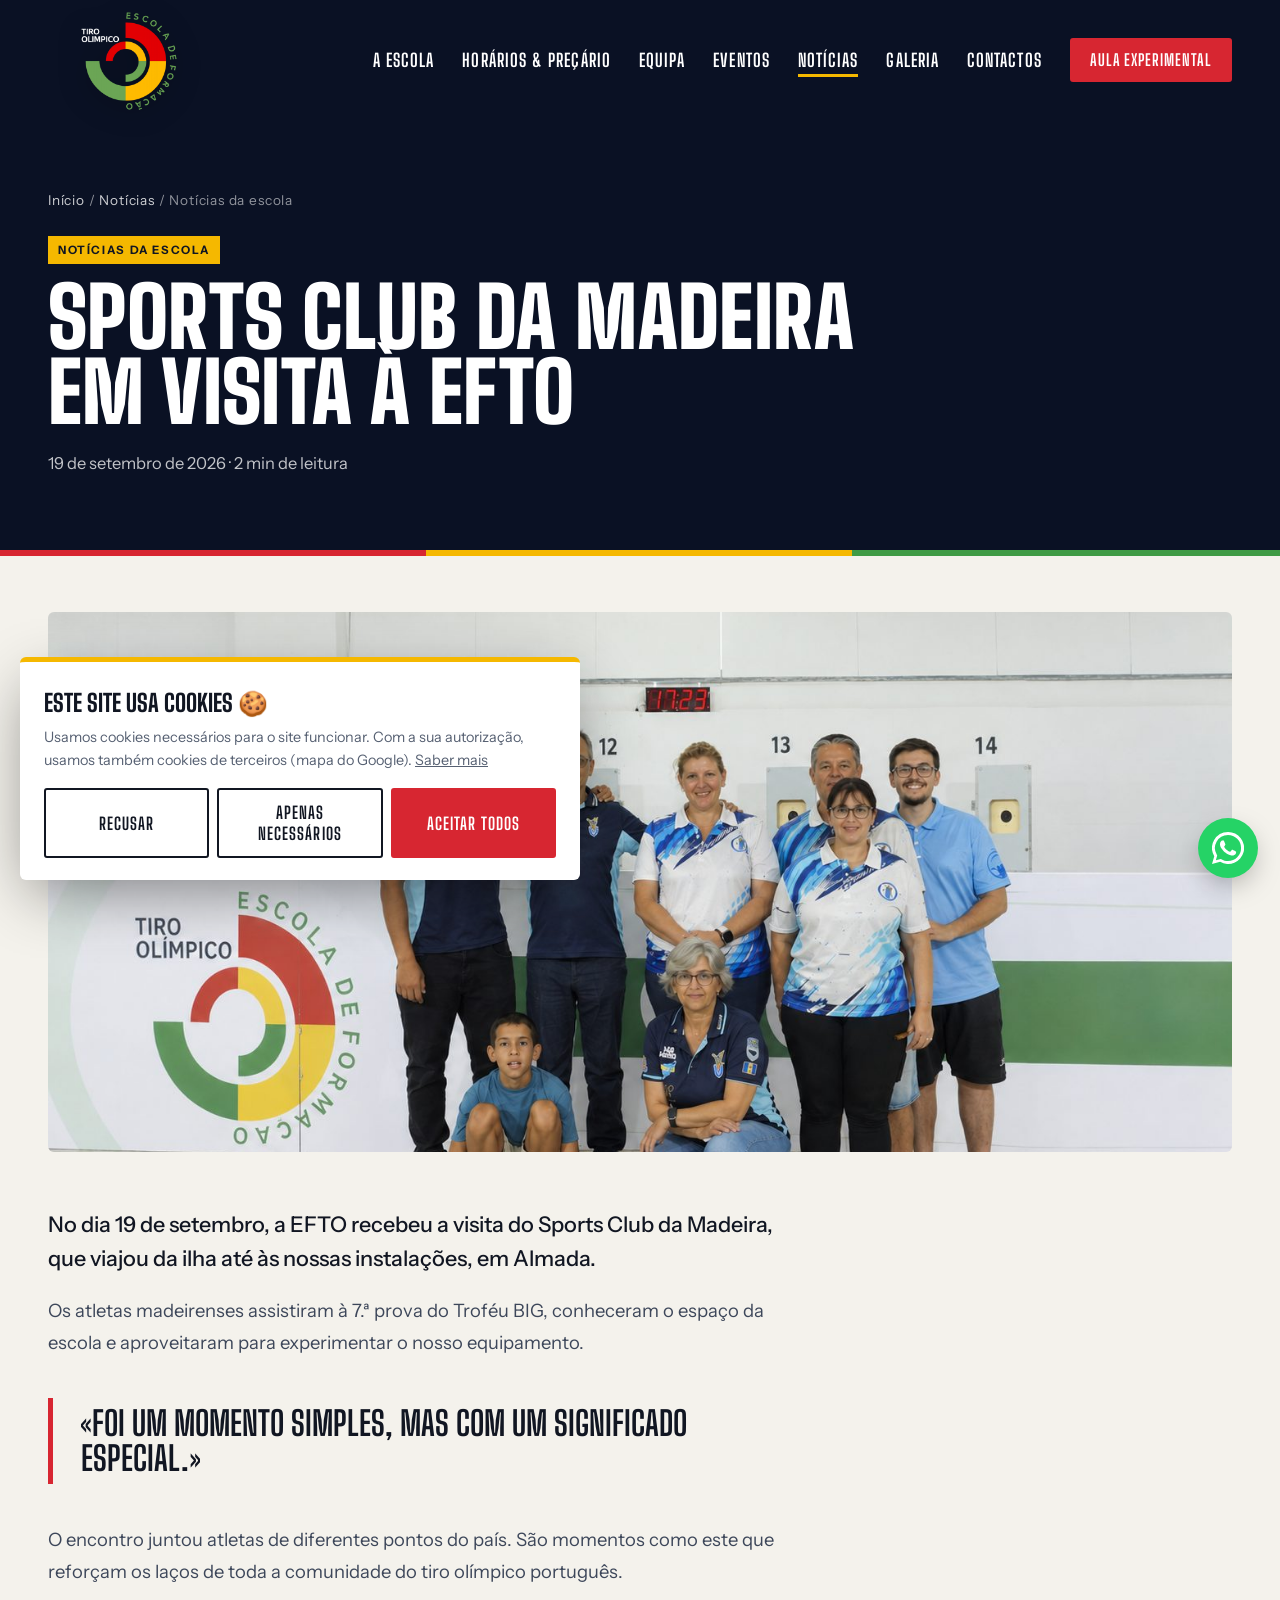
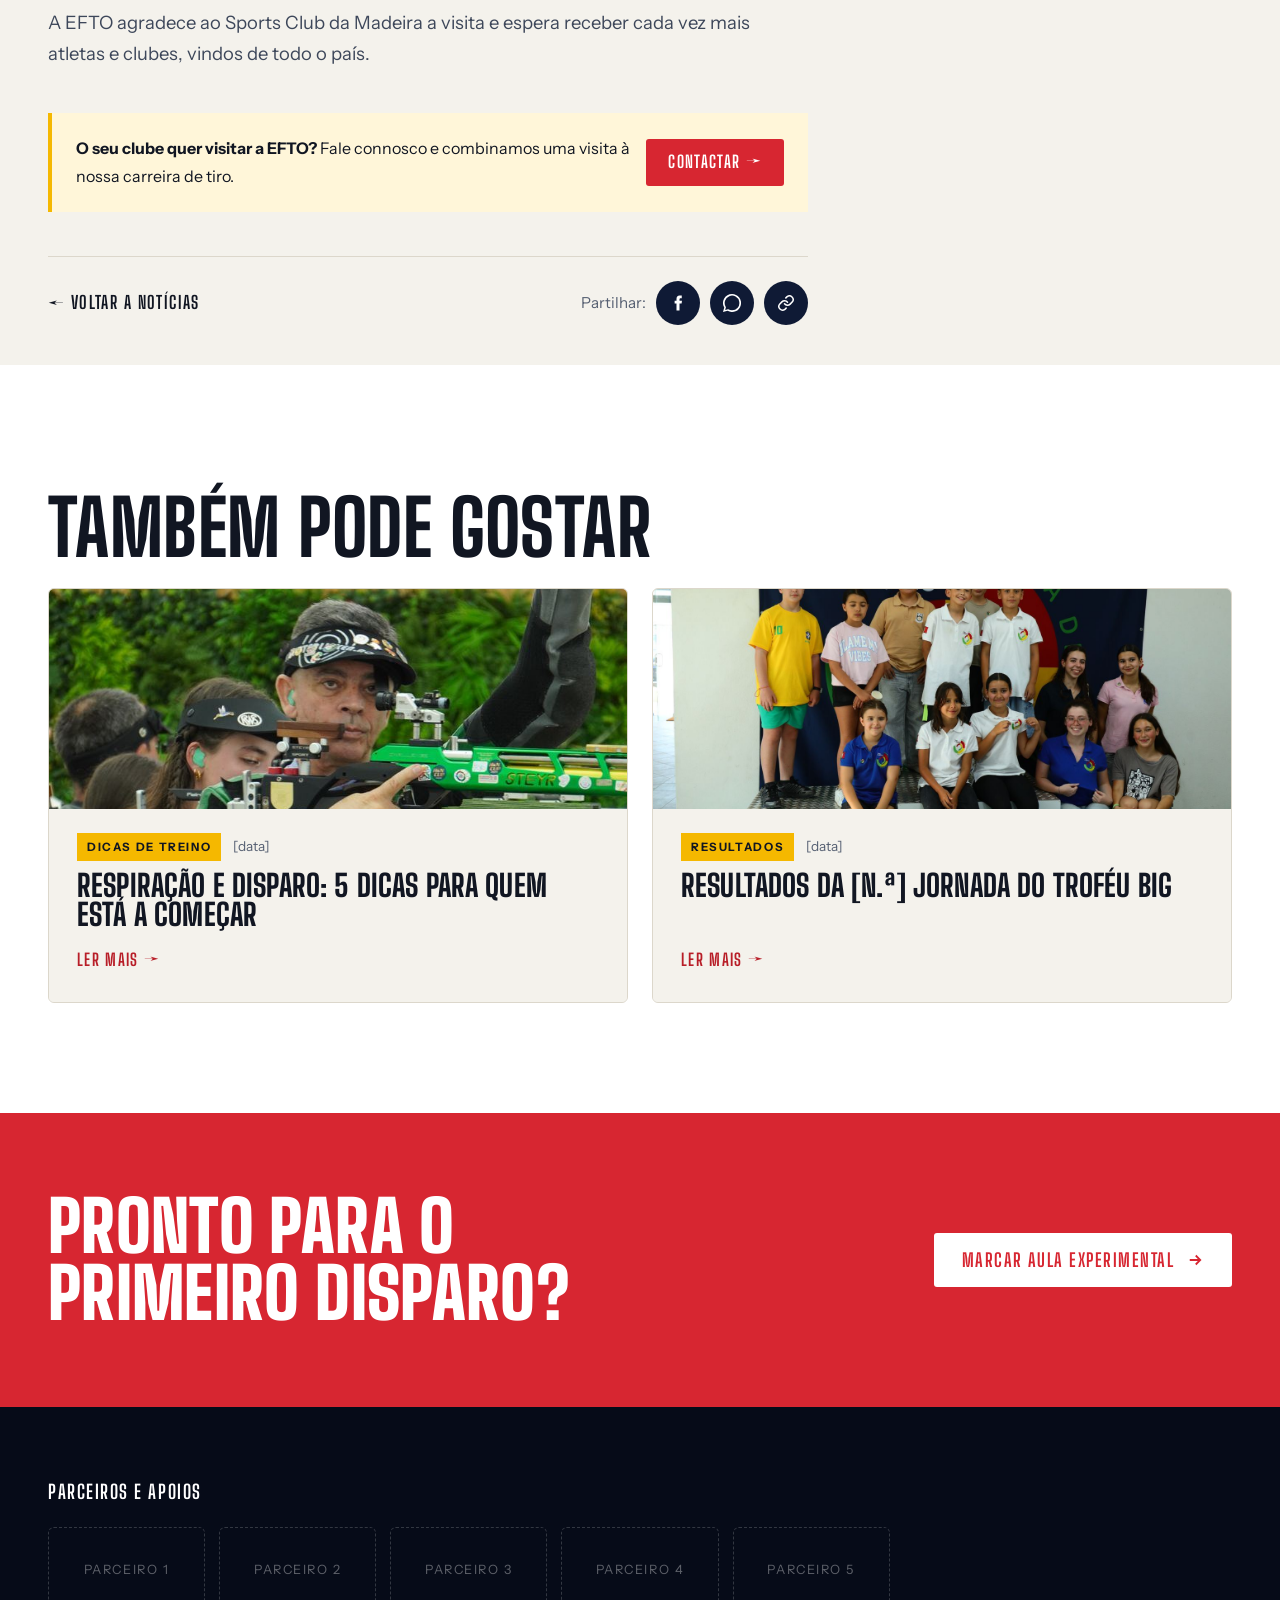
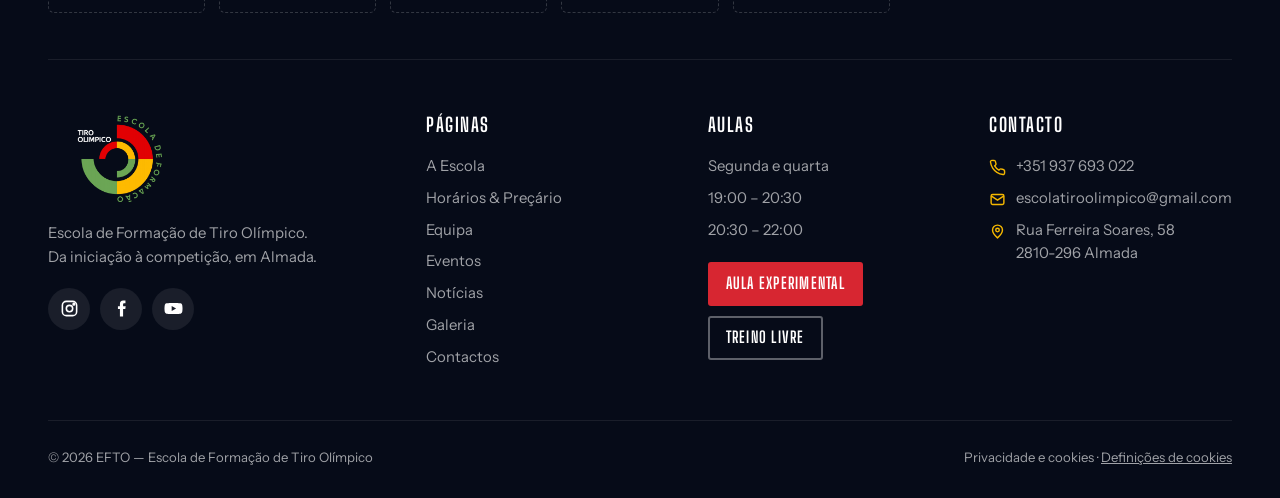
==== commit 8b041b98: "Atualiza para a versão mais recente do site (2026-11-27) Inclui o novo formulário de contactos (Aula" ====
--- a/artigo-sports-club-madeira.html
+++ b/artigo-sports-club-madeira.html
@@ -9,7 +9,7 @@
 <link rel="icon" href="imagens/logos/logo.png">
 <link rel="preconnect" href="https://fonts.googleapis.com"><link rel="preconnect" href="https://fonts.gstatic.com" crossorigin>
 <link href="https://fonts.googleapis.com/css2?family=Big+Shoulders+Display:wght@600;700;800;900&family=Instrument+Sans:wght@400;500;600;700&display=swap" rel="stylesheet">
-<link rel="stylesheet" href="css/estilo.css?v=16">
+<link rel="stylesheet" href="css/estilo.css?v=19">
 </head>
 <body>
 
@@ -78,6 +78,6 @@
   </div>
 </section>
 
-<script src="js/site.js?v=12"></script>
+<script src="js/site.js?v=14"></script>
 </body>
 </html>
--- a/css/estilo.css
+++ b/css/estilo.css
@@ -324,7 +324,7 @@
 label{font-size:.85rem;font-weight:600;display:grid;gap:6px}
 input,select,textarea{font:inherit;padding:13px 15px;border:1.5px solid var(--linha);border-radius:3px;background:var(--papel);width:100%}
 input:focus,select:focus,textarea:focus{outline:none;border-color:var(--navy-700);background:#fff}
-.duas{display:grid;grid-template-columns:1fr 1fr;gap:14px}
+.duas{display:grid;grid-template-columns:1fr 1fr;gap:14px;align-items:start}
 .consent{display:flex;gap:10px;align-items:flex-start;font-weight:400;font-size:.85rem;color:var(--cinza)}
 .consent input{width:auto;margin-top:4px}
 form .btn{justify-content:center}
@@ -355,11 +355,32 @@
 
 /* ---------- FORMULÁRIO: mensagens ---------- */
 form{position:relative}
-form button[disabled]{opacity:.7;cursor:wait}
+form button[disabled]{opacity:.45;cursor:not-allowed}
+form button[data-a-enviar]{opacity:.7;cursor:wait}
+.falta-preencher{font-size:.82rem;color:var(--cinza);text-align:center;margin-top:-6px}
 .estado{font-size:.95rem;border-radius:3px}
 .estado:empty{display:none}
 .estado.ok{background:#e5f4e6;border-left:4px solid var(--verde);padding:14px 16px;color:#1d5a22;font-weight:600}
 .estado.erro{background:#fde8e9;border-left:4px solid var(--vermelho);padding:14px 16px;color:#8a1219}
+/* Formulário: campos obrigatórios, opcionais e mensagens de erro */
+.obrig{color:var(--vermelho)}
+.opc{font-weight:400;color:var(--cinza)}
+.obrig-nota{font-size:.8rem;color:var(--cinza);margin-top:-8px}
+.erro-campo{display:block;color:#b3141d;font-size:.82rem;font-weight:600}
+.consent + .erro-campo{margin-top:-10px}
+.erro-campo:empty{display:none}
+.erro-campo::before{content:"⚠ "}
+[aria-invalid]:not([type=checkbox]){border-color:#b3141d;background:#fff6f6}
+.consent [aria-invalid]{outline:2px solid #b3141d;outline-offset:2px}
+form [hidden]{display:none}
+/* Disponibilidade (escolha múltipla) */
+.disp{border:0;padding:0;margin:0;display:grid;gap:8px;min-width:0}
+.disp legend{font-size:.85rem;font-weight:600;padding:0;margin-bottom:6px}
+.disp-opcoes{display:grid;grid-template-columns:repeat(3,1fr);gap:8px}
+.disp-opcoes label{display:flex;align-items:center;gap:10px;font-weight:400;font-size:.9rem;padding:11px 13px;border:1.5px solid var(--linha);border-radius:3px;background:var(--papel);cursor:pointer}
+.disp-opcoes label:has(input:checked){border-color:var(--navy-700);background:#fff}
+.disp-opcoes input{width:auto;margin:0;accent-color:var(--navy-700)}
+.disp .nota{font-size:.82rem;color:var(--cinza)}
 .consent a{color:var(--tinta)}
 
 /* ---------- MAPA bloqueado até aceitar cookies ---------- */
